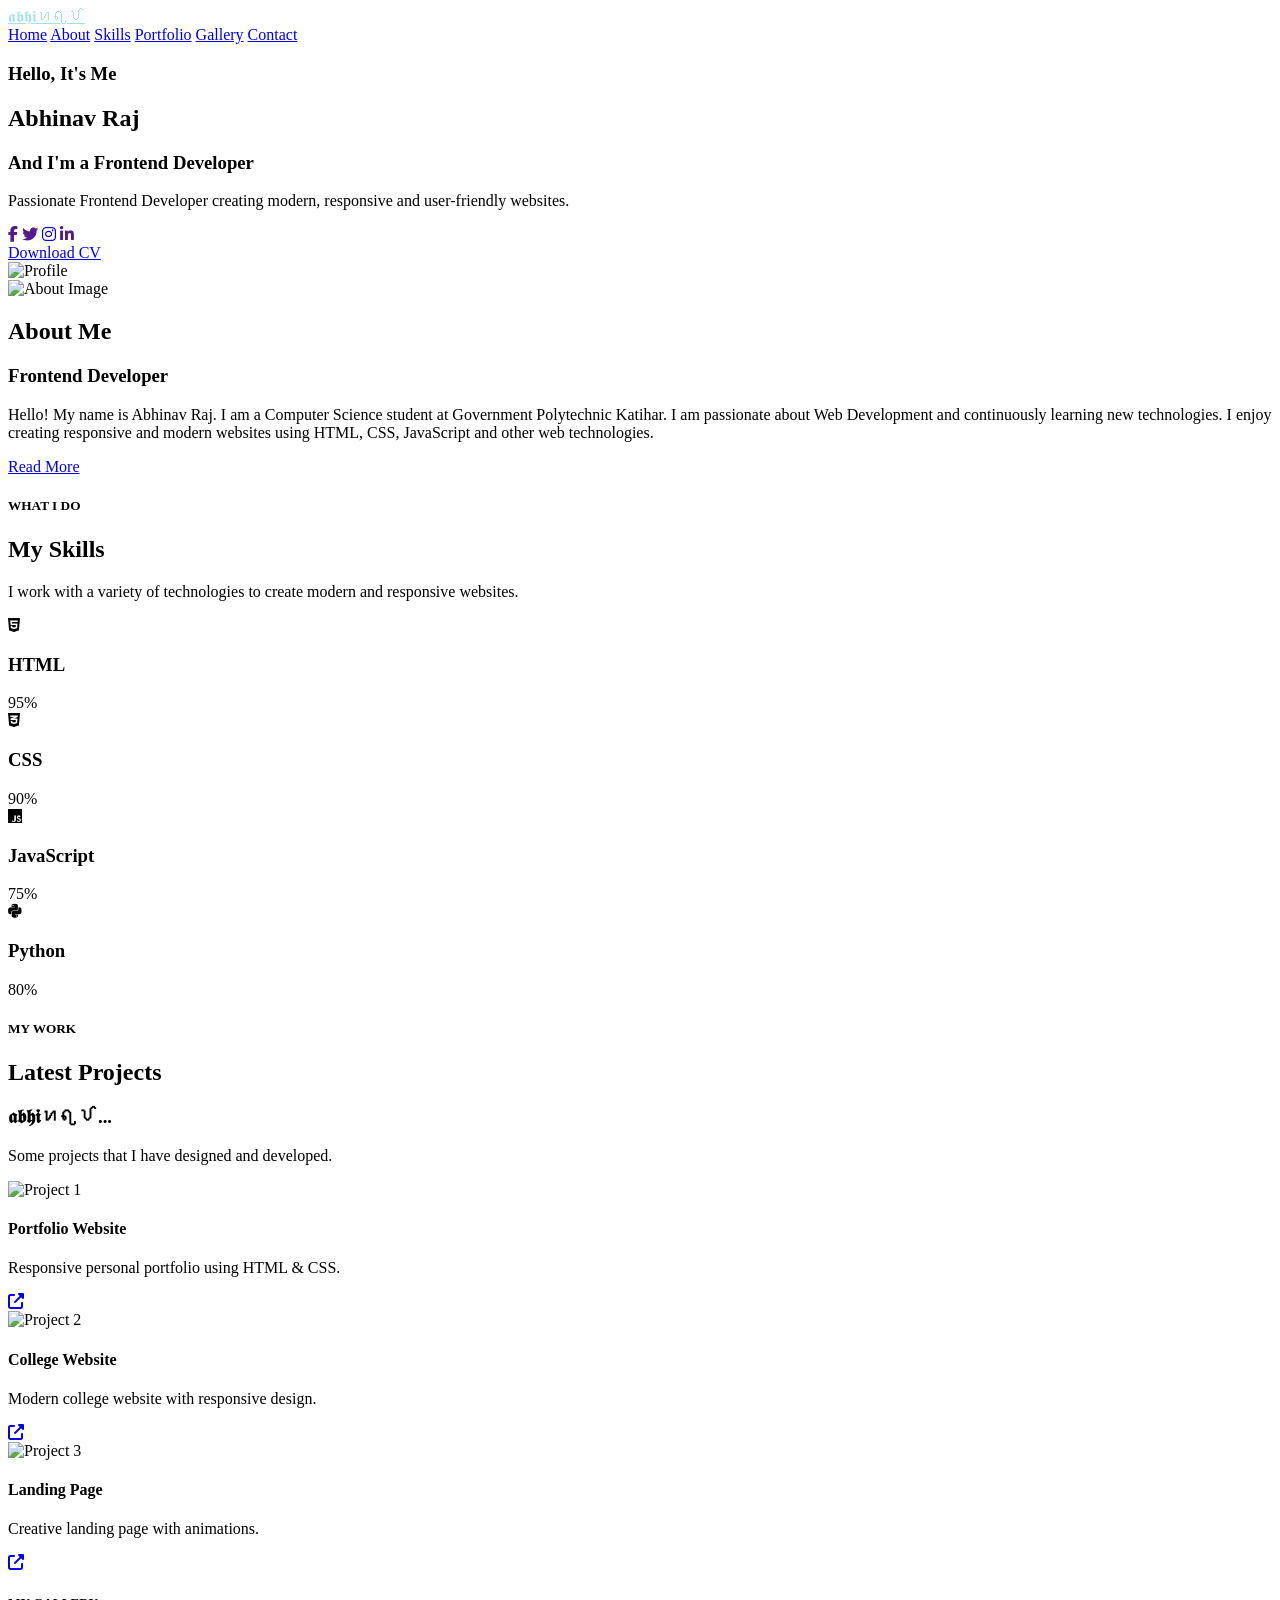
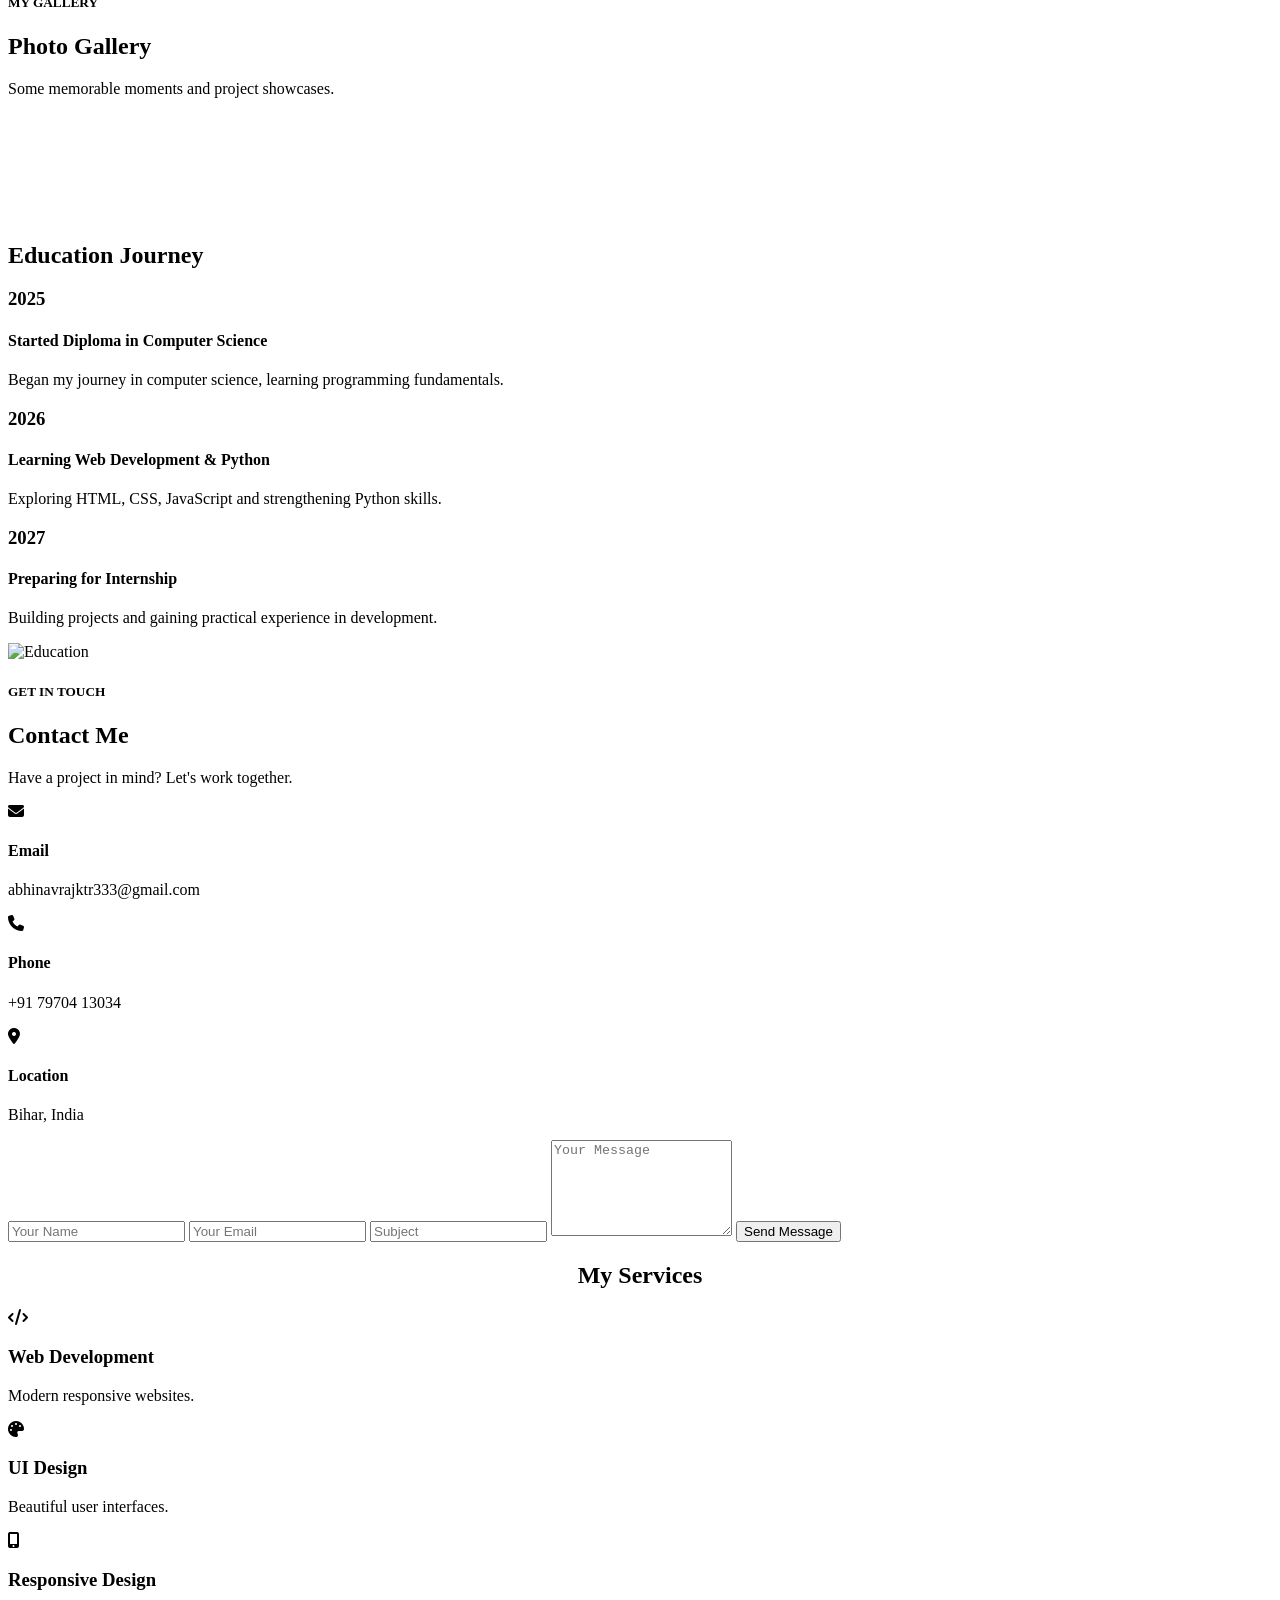
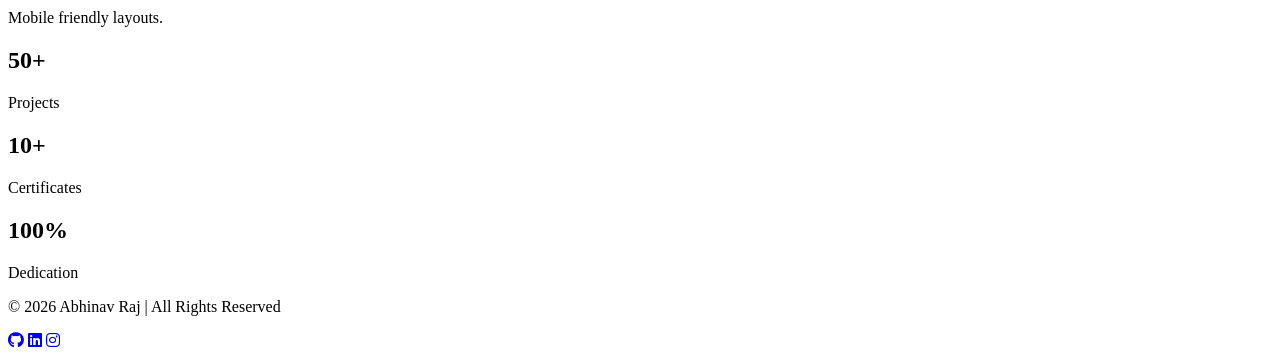
==== index.html @ c52b68f8 "Added index.html" ====
<!DOCTYPE html>
<html>
<head>

<title>Abhinav Portfolio</title>

<link rel="preconnect" href="https://fonts.googleapis.com">
<link href="https://fonts.googleapis.com/css2?family=Poppins:wght@300;400;500;600;700&display=swap" rel="stylesheet">

<link rel="stylesheet"
href="https://cdnjs.cloudflare.com/ajax/libs/font-awesome/6.6.0/css/all.min.css">

<link rel="stylesheet" href="style.css">
</head>

<body>

<header class="header">

    <a href="#" class="logo" style="color:rgb(159, 224, 249);">𝖆𝖇𝖍𝖎ꪀꪖꪜ</a>

    <nav class="navbar">
        <a href="#home" class="active">Home</a>
        <a href="#about">About</a>
        <a href="#skills">Skills</a>
        <a href="#portfolio">Portfolio</a>
        <a href="#gallery">Gallery</a>
        <a href="#contact">Contact</a>
    </nav>

</header>

<section class="home">

    <div class="home-content">

        <h3>Hello, It's Me</h3>

        <h1>Abhinav Raj</h1>

        <h3>And I'm a <span>Frontend Developer</span></h3>

        <p>
            Passionate Frontend Developer creating modern,
            responsive and user-friendly websites.
        </p>

        <div class="social-media">

            <a href="" target="_blank"><i class="fab fa-facebook-f"></i></a>

            <a href="" target="_blank"><i class="fab fa-twitter"></i></a>

            <a href="https://www.instagram.com/abhinavp.o?igsh=MTg2eTZsbGhnbm9rNQ==" target="_blank"><i class="fab fa-instagram"></i></a>

            <a href="" target="_blank"><i class="fab fa-linkedin-in"></i></a>

        </div>

        <a href="#" class="btn">Download CV</a>

    </div>

    <div class="home-img">

        <div class="hexagon">

            <img src="photos/abhinavphoto.png" alt="Profile" style="width: 100%; height: 100%; object-fit: cover;" >

        </div>

    </div>

</section>
<section class="about" id="about">

    <div class="about-img">
        <img src="photos/abhinavghibli.jpeg" alt="About Image">
    </div>

    <div class="about-content">

        <h2 class="heading">About <span>Me</span></h2>

        <h3>Frontend Developer</h3>

        <p>
            Hello! My name is Abhinav Raj. I am a Computer Science student
            at Government Polytechnic Katihar. I am passionate about Web
            Development and continuously learning new technologies.
            I enjoy creating responsive and modern websites using
            HTML, CSS, JavaScript and other web technologies.
        </p>

        <a href="#" class="btn">Read More</a>

    </div>

</section>
<section class="skills" id="skills">

    <div class="skills-heading">
        <h5>WHAT I DO</h5>
        <h2>My <span>Skills</span></h2>

        <p>
            I work with a variety of technologies to create
            modern and responsive websites.
        </p>
    </div>

    <div class="skills-container">

        <!-- HTML -->
        <div class="skill-card">
            <div class="skill-top">
                <i class="fab fa-html5"></i>
                <h3>HTML</h3>

                <div class="percent-circle">
                    <span>95%</span>
                </div>
            </div>

            <div class="progress-bar">
                <div class="progress html"></div>
            </div>
        </div>

        <!-- CSS -->
        <div class="skill-card">
            <div class="skill-top">
                <i class="fab fa-css3-alt"></i>
                <h3>CSS</h3>

                <div class="percent-circle">
                    <span>90%</span>
                </div>
            </div>

            <div class="progress-bar">
                <div class="progress css"></div>
            </div>
        </div>

        <!-- JavaScript -->
        <div class="skill-card">
            <div class="skill-top">
                <i class="fab fa-js"></i>
                <h3>JavaScript</h3>

                <div class="percent-circle">
                    <span>75%</span>
                </div>
            </div>

            <div class="progress-bar">
                <div class="progress js"></div>
            </div>
        </div>

        <!-- Python -->
        <div class="skill-card">
            <div class="skill-top">
                <i class="fab fa-python"></i>
                <h3>Python</h3>

                <div class="percent-circle">
                    <span>80%</span>
                </div>
            </div>

            <div class="progress-bar">
                <div class="progress python"></div>
            </div>
        </div>

    </div>

</section>
<section class="portfolio" id="portfolio">

    <!-- <div class="portfolio-heading">
        <h5>MY WORK</h5>
        <h2>Latest <span>Projects</span></h2>
        <p>Some projects that I have designed and developed.</p>
    </div> -->
    <div class="portfolio-heading">
    <h5>MY WORK</h5>

    <h2>Latest <span>Projects</span></h2>

    <h3 class="portfolio-name">𝖆𝖇𝖍𝖎ꪀꪖꪜ...</h3>

    <p>Some projects that I have designed and developed.</p>
</div>

    <div class="portfolio-container">

        <div class="portfolio-box">
            <img src="photos/gpk1.jpeg" alt="Project 1">

            <div class="portfolio-layer">
                <h4>Portfolio Website</h4>
                <p>Responsive personal portfolio using HTML & CSS.</p>
                <a href="#"><i class="fas fa-external-link-alt"></i></a>
            </div>
        </div>

        <div class="portfolio-box">
            <img src="photos/Screenshot 2026-07-05 at 10.03.07 PM.png" alt="Project 2">

            <div class="portfolio-layer">
                <h4>College Website</h4>
                <p>Modern college website with responsive design.</p>
                <a href="indax.html" target="_blank"><i class="fas fa-external-link-alt"></i></a>
            </div>
        </div>

        <div class="portfolio-box">
            <img src="photos/gpk2.jpeg" alt="Project 3">

            <div class="portfolio-layer">
                <h4>Landing Page</h4>
                <p>Creative landing page with animations.</p>
                <a href="#"><i class="fas fa-external-link-alt"></i></a>
            </div>
        </div>

    </div>

</section>
<section class="gallery" id="gallery">

    <div class="gallery-heading">
        <h5>MY GALLERY</h5>
        <h2>Photo <span>Gallery</span></h2>
        <p>Some memorable moments and project showcases.</p>
    </div>

    <div class="gallery-container">

        <div class="gallery-box">
            <img src="photos/team1.jpeg" alt="">
        </div>

        <div class="gallery-box">
            <img src="photos/park1.jpeg" alt="">
        </div>

        <div class="gallery-box">
            <img src="photos/team2.jpeg" alt="">
        </div>

        <div class="gallery-box">
            <img src="photos/labteam.jpeg" alt="">
        </div>

        <div class="gallery-box">
            <img src="photos/3rdsemgarden.jpeg" alt="">
        </div>

        <div class="gallery-box">
            <img src="photos/park2.jpeg" alt="">
        </div>

    </div>

</section>

<section class="education" id="education">

    <h2 class="education-title">
        Education <span>Journey</span>
    </h2>

    <div class="education-container">

        <!-- Left Side Timeline -->

        <div class="education-content">

            <div class="edu-box">
                <h3>2025</h3>
                <h4>Started Diploma in Computer Science</h4>
                <p>
                    Began my journey in computer science,
                    learning programming fundamentals.
                </p>
            </div>

            <div class="edu-box">
                <h3>2026</h3>
                <h4>Learning Web Development & Python</h4>
                <p>
                    Exploring HTML, CSS, JavaScript and
                    strengthening Python skills.
                </p>
            </div>

            <div class="edu-box">
                <h3>2027</h3>
                <h4>Preparing for Internship</h4>
                <p>
                    Building projects and gaining practical
                    experience in development.
                </p>
            </div>

        </div>

        <!-- Right Side Image -->

        <div class="education-image">
            <img src="photos/educatiohnjourney.jpeg" alt="Education">
        </div>

    </div>

</section>
<section class="contact" id="contact">

    <div class="contact-heading">
        <h5>GET IN TOUCH</h5>
        <h2>Contact <span>Me</span></h2>
        <p>Have a project in mind? Let's work together.</p>
    </div>

    <div class="contact-container">

        <div class="contact-info">

            <div class="info-box">
                <i class="fas fa-envelope"></i>
                <div>
                    <h4>Email</h4>
                    <p>abhinavrajktr333@gmail.com</p>
                </div>
            </div>

            <div class="info-box">
                <i class="fas fa-phone"></i>
                <div>
                    <h4>Phone</h4>
                    <p>+91 79704 13034</p>
                </div>
            </div>

            <div class="info-box">
                <i class="fas fa-location-dot"></i>
                <div>
                    <h4>Location</h4>
                    <p>Bihar, India</p>
                </div>
            </div>

        </div>

        <form class="contact-form" action="https://formsubmit.co/abhinavrajktr333@gmail.com" method="GET" target="_blank">

            <input type="text" placeholder="Your Name" required>

            <input type="email" placeholder="Your Email" required>

            <input type="text" placeholder="Subject">

            <textarea rows="6" placeholder="Your Message"></textarea>

            <button type="submit">Send Message</button>

        </form>

    </div>

</section>
<section class="services" id="services">

<h2 class="heading" style="text-align:center;">My <span>Services</span></h2>

<div class="services-container">

<div class="service-box">
<i class="fas fa-code"></i>
<h3>Web Development</h3>
<p>Modern responsive websites.</p>
</div>

<div class="service-box">
<i class="fas fa-palette"></i>
<h3>UI Design</h3>
<p>Beautiful user interfaces.</p>
</div>

<div class="service-box">
<i class="fas fa-mobile-alt"></i>
<h3>Responsive Design</h3>
<p>Mobile friendly layouts.</p>
</div>

</div>

</section>
<section class="stats">

<div class="stat-box">
<h2>50+</h2>
<p>Projects</p>
</div>

<div class="stat-box">
<h2>10+</h2>
<p>Certificates</p>
</div>

<div class="stat-box">
<h2>100%</h2>
<p>Dedication</p>
</div>

</section>

<footer class="footer">

<p>©️ 2026 Abhinav Raj | All Rights Reserved</p>

<div class="footer-icons">
<a href="#"><i class="fab fa-github"></i></a>
<a href="#"><i class="fab fa-linkedin"></i></a>
<a href="#"><i class="fab fa-instagram"></i></a>
</div>

</footer>
<button id="topBtn" class="top-btn">
    <i class="fas fa-arrow-up"></i>
</button>
<script>

const topBtn = document.getElementById("topBtn");

window.addEventListener("scroll", () => {

    if(window.pageYOffset > 300){
        topBtn.style.display = "flex";
    }else{
        topBtn.style.display = "none";
    }

});

topBtn.addEventListener("click", () => {

    window.scrollTo({
        top: 0,
        behavior: "smooth"
    });

});

</script>

</body>
</html>
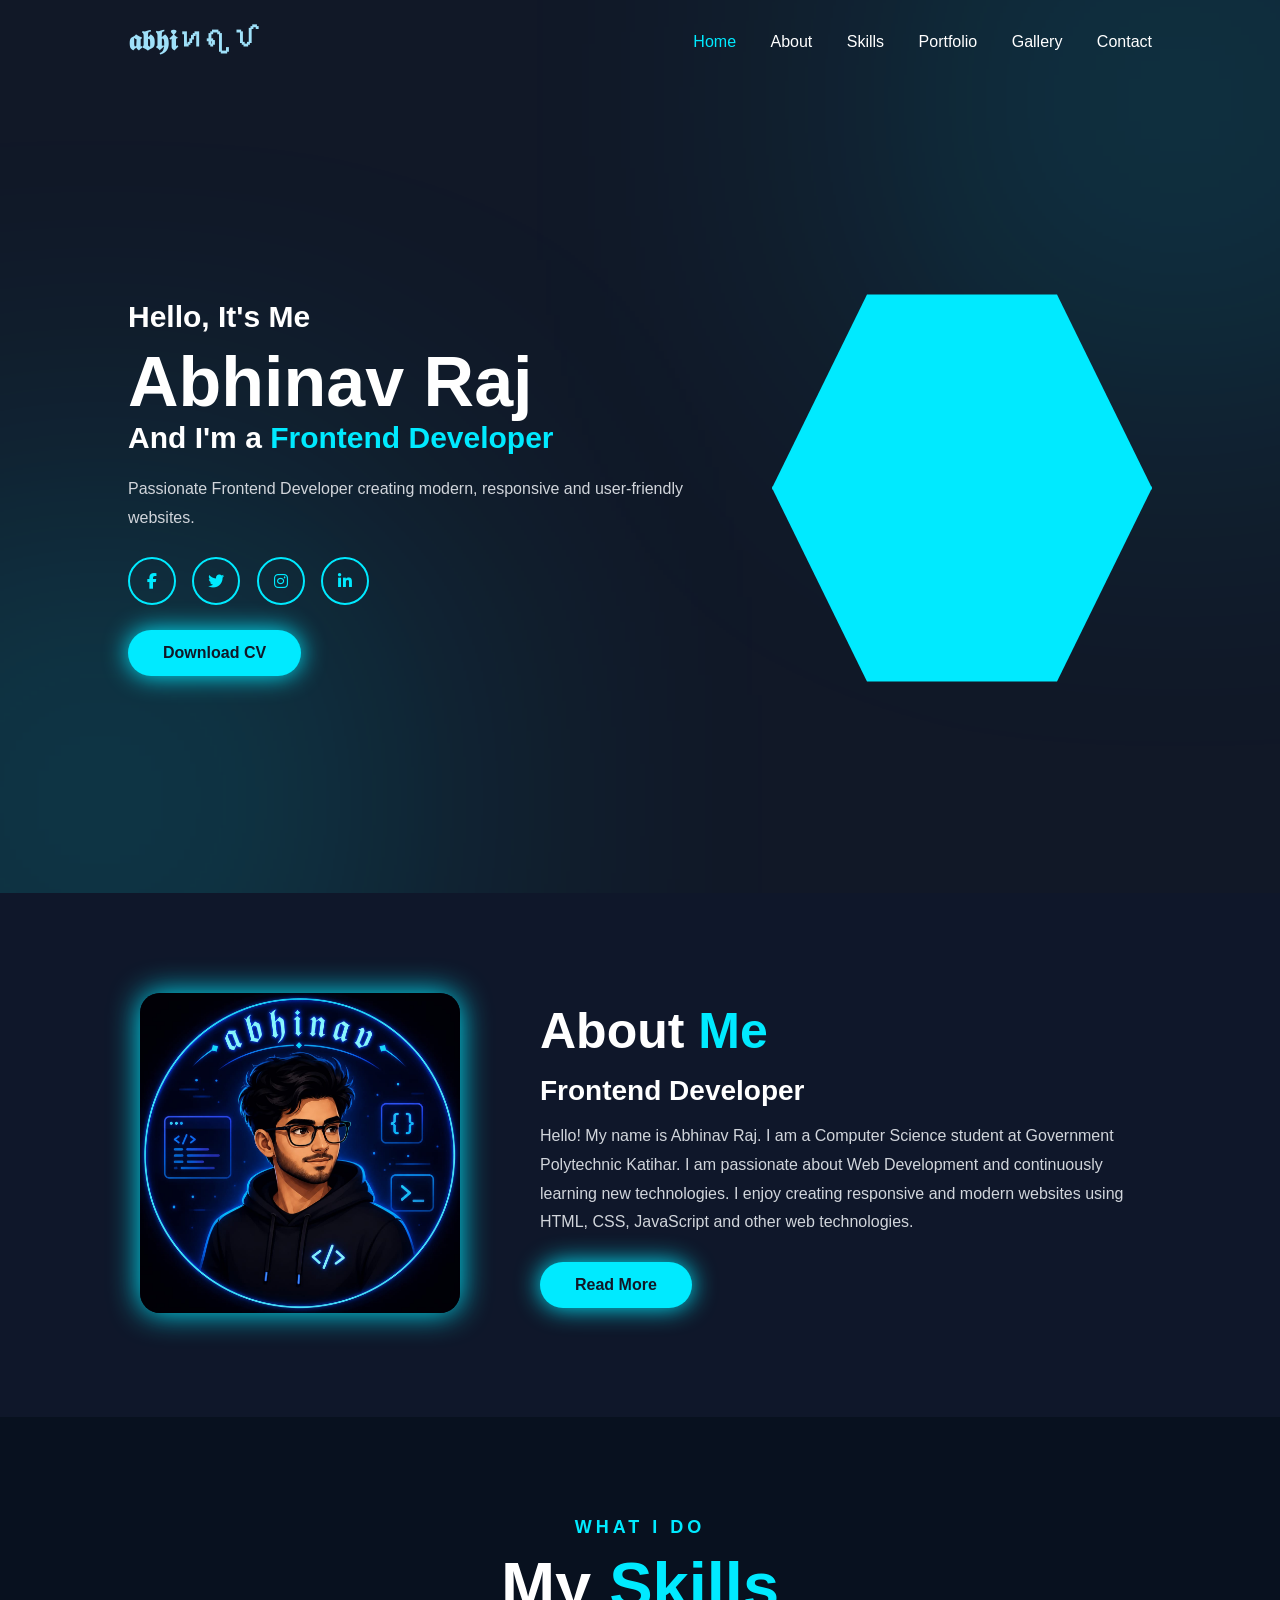
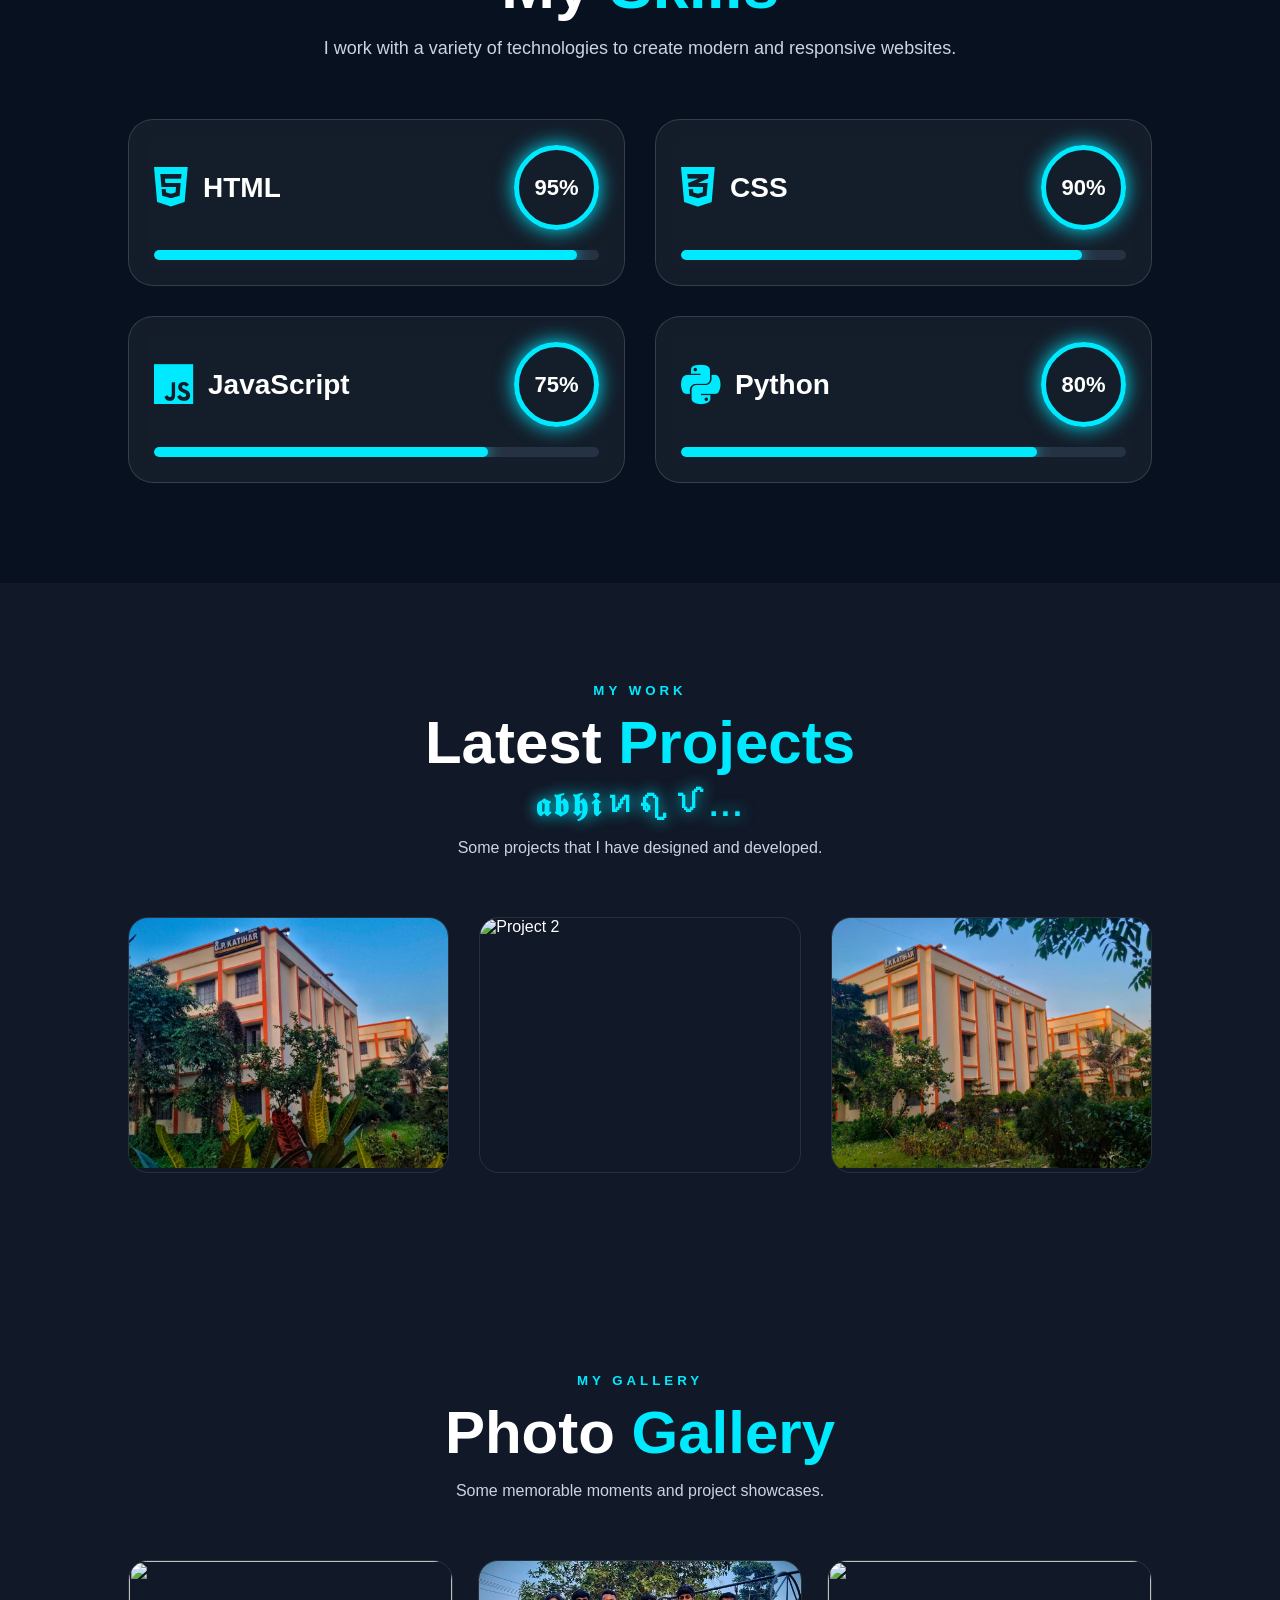
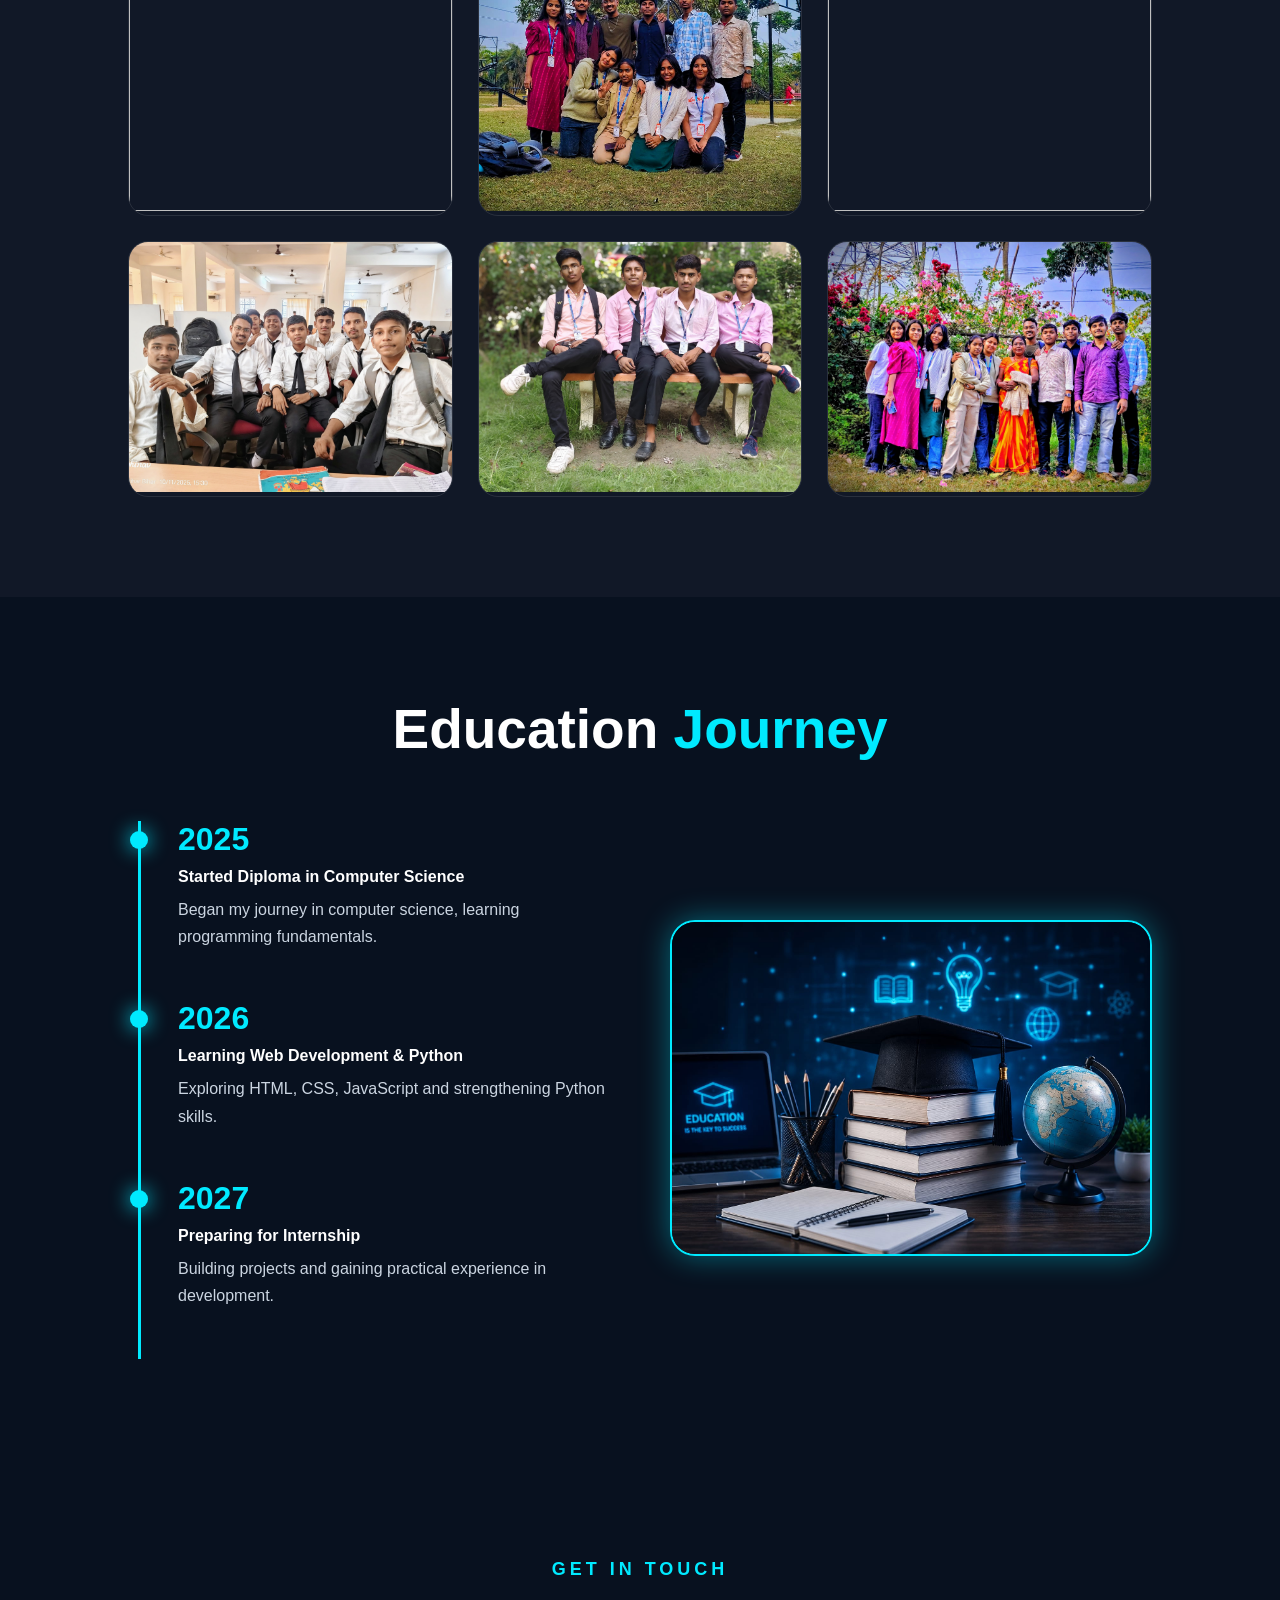
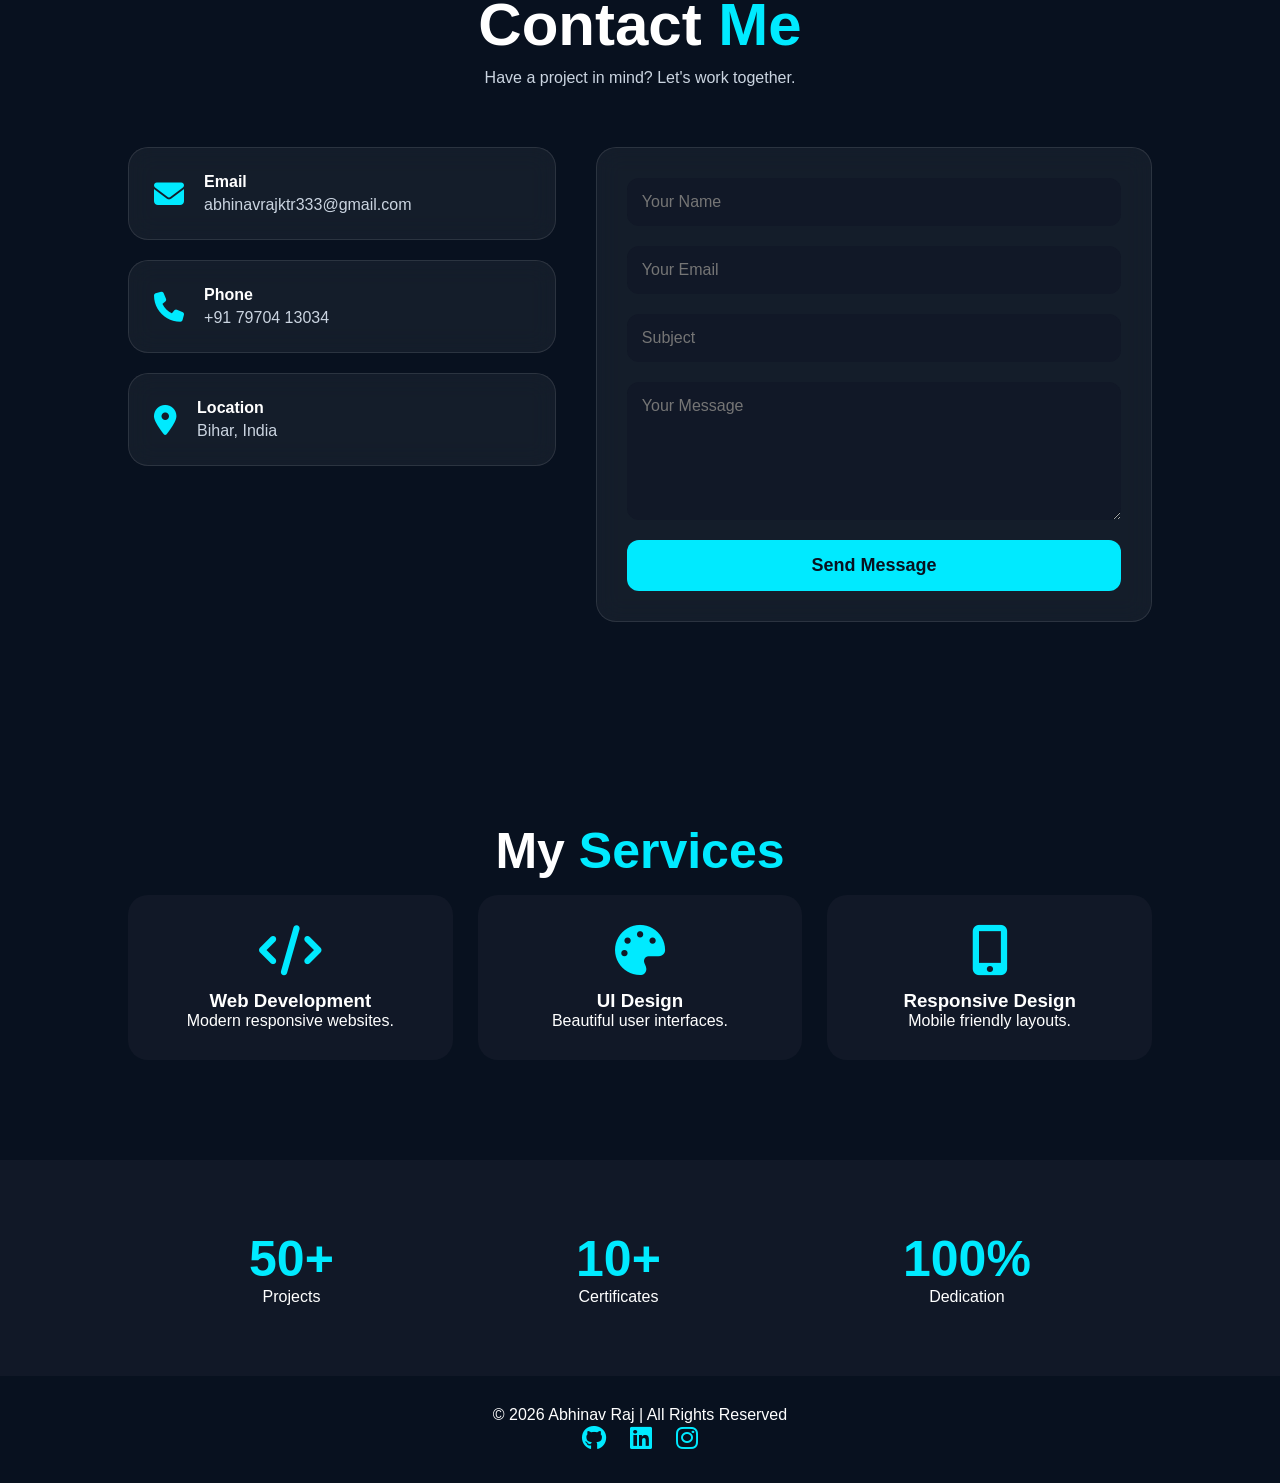
==== commit 02c40c6a: "Add files via upload" ====
--- a/index.html
+++ b/index.html
@@ -65,7 +65,7 @@
 
         <div class="hexagon">
 
-            <img src="photos/abhinavphoto.png" alt="Profile" style="width: 100%; height: 100%; object-fit: cover;" >
+            <img src="abhinavphoto.png" alt="Profile" style="width: 100%; height: 100%; object-fit: cover;" >
 
         </div>
 
@@ -75,7 +75,7 @@
 <section class="about" id="about">
 
     <div class="about-img">
-        <img src="photos/abhinavghibli.jpeg" alt="About Image">
+        <img src="abhinavghibli.jpeg" alt="About Image">
     </div>
 
     <div class="about-content">
@@ -198,7 +198,7 @@
     <div class="portfolio-container">
 
         <div class="portfolio-box">
-            <img src="photos/gpk1.jpeg" alt="Project 1">
+            <img src="gpk1.jpeg" alt="Project 1">
 
             <div class="portfolio-layer">
                 <h4>Portfolio Website</h4>
@@ -208,7 +208,7 @@
         </div>
 
         <div class="portfolio-box">
-            <img src="photos/Screenshot 2026-07-05 at 10.03.07 PM.png" alt="Project 2">
+            <img src="Screenshot 2026-07-05 at 10.03.07 PM.png" alt="Project 2">
 
             <div class="portfolio-layer">
                 <h4>College Website</h4>
@@ -218,7 +218,7 @@
         </div>
 
         <div class="portfolio-box">
-            <img src="photos/gpk2.jpeg" alt="Project 3">
+            <img src="gpk2.jpeg" alt="Project 3">
 
             <div class="portfolio-layer">
                 <h4>Landing Page</h4>
@@ -241,27 +241,27 @@
     <div class="gallery-container">
 
         <div class="gallery-box">
-            <img src="photos/team1.jpeg" alt="">
-        </div>
-
-        <div class="gallery-box">
-            <img src="photos/park1.jpeg" alt="">
-        </div>
-
-        <div class="gallery-box">
-            <img src="photos/team2.jpeg" alt="">
-        </div>
-
-        <div class="gallery-box">
-            <img src="photos/labteam.jpeg" alt="">
-        </div>
-
-        <div class="gallery-box">
-            <img src="photos/3rdsemgarden.jpeg" alt="">
-        </div>
-
-        <div class="gallery-box">
-            <img src="photos/park2.jpeg" alt="">
+            <img src="team1.jpeg" alt="">
+        </div>
+
+        <div class="gallery-box">
+            <img src="park1.jpeg" alt="">
+        </div>
+
+        <div class="gallery-box">
+            <img src="team2.jpeg" alt="">
+        </div>
+
+        <div class="gallery-box">
+            <img src="labteam.jpeg" alt="">
+        </div>
+
+        <div class="gallery-box">
+            <img src="3rdsemgarden.jpeg" alt="">
+        </div>
+
+        <div class="gallery-box">
+            <img src="park2.jpeg" alt="">
         </div>
 
     </div>
@@ -312,7 +312,7 @@
         <!-- Right Side Image -->
 
         <div class="education-image">
-            <img src="photos/educatiohnjourney.jpeg" alt="Education">
+            <img src="educatiohnjourney.jpeg" alt="Education">
         </div>
 
     </div>
--- a/style.css
+++ b/style.css
@@ -0,0 +1,926 @@
+*{
+    margin:0;
+    padding:0;
+    box-sizing:border-box;
+    font-family:'Poppins',sans-serif;
+}
+
+body{
+    background:#111827;
+    color:#fff;
+    overflow-x:hidden;
+}
+
+/* Background Glow */
+
+body::before{
+    content:'';
+    position:fixed;
+    width:500px;
+    height:500px;
+    background:#00eaff;
+    filter:blur(180px);
+    opacity:.25;
+    left:-150px;
+    bottom:-150px;
+    z-index:-1;
+}
+
+body::after{
+    content:'';
+    position:fixed;
+    width:500px;
+    height:500px;
+    background:#00eaff;
+    filter:blur(180px);
+    opacity:.20;
+    right:-150px;
+    top:-150px;
+    z-index:-1;
+}
+
+.header{
+    width:100%;
+    display:flex;
+    justify-content:space-between;
+    align-items:center;
+    padding:25px 10%;
+}
+
+.logo{
+    color:white;
+    font-size:28px;
+    font-weight:700;
+    text-decoration:none;
+}
+
+.navbar a{
+    color:white;
+    text-decoration:none;
+    margin-left:30px;
+    transition:.3s;
+}
+
+.navbar a:hover,
+.navbar a.active{
+    color:#00eaff;
+}
+
+.home{
+    min-height:90vh;
+    display:flex;
+    justify-content:space-between;
+    align-items:center;
+    padding:0 10%;
+    gap:50px;
+}
+
+.home-content{
+    max-width:600px;
+}
+
+.home-content h3{
+    font-size:30px;
+    margin-bottom:10px;
+}
+
+.home-content h1{
+    font-size:70px;
+    line-height:1.1;
+}
+
+.home-content span{
+    color:#00eaff;
+}
+
+.home-content p{
+    margin:20px 0;
+    color:#d1d5db;
+    line-height:1.8;
+}
+
+.social-media{
+    margin:25px 0;
+}
+
+.social-media a{
+    width:48px;
+    height:48px;
+    display:inline-flex;
+    align-items:center;
+    justify-content:center;
+    border:2px solid #00eaff;
+    border-radius:50%;
+    color:#00eaff;
+    margin-right:12px;
+    text-decoration:none;
+    transition:.4s;
+}
+
+.social-media a:hover{
+    background:#00eaff;
+    color:#111827;
+    box-shadow:0 0 20px #00eaff;
+}
+
+.btn{
+    display:inline-block;
+    padding:14px 35px;
+    background:#00eaff;
+    color:#111827;
+    border-radius:40px;
+    text-decoration:none;
+    font-weight:600;
+    box-shadow:0 0 25px #00eaff;
+}
+
+/* Hexagon */
+
+.hexagon{
+    width:380px;
+    height:430px;
+    background:#00eaff;
+    padding:8px;
+
+    clip-path:polygon(
+    25% 5%,
+    75% 5%,
+    100% 50%,
+    75% 95%,
+    25% 95%,
+    0% 50%
+    );
+
+    box-shadow:
+    0 0 20px #00eaff,
+    0 0 50px #00eaff,
+    0 0 80px #00eaff;
+}
+
+.hexagon img{
+    width:100%;
+    height:100%;
+    object-fit:cover;
+
+    clip-path:polygon(
+    25% 5%,
+    75% 5%,
+    100% 50%,
+    75% 95%,
+    25% 95%,
+    0% 50%
+    );
+}
+
+/* Tablet */
+
+@media(max-width:992px){
+
+    .home{
+        flex-direction:column-reverse;
+        text-align:center;
+        padding-top:40px;
+    }
+
+    .navbar{
+        display:none;
+    }
+
+    .home-content h1{
+        font-size:50px;
+    }
+
+    .hexagon{
+        width:300px;
+        height:340px;
+    }
+}
+
+/* Mobile */
+
+@media(max-width:600px){
+
+    .header{
+        padding:20px;
+    }
+
+    .home{
+        padding:20px;
+    }
+
+    .home-content h1{
+        font-size:38px;
+    }
+
+    .home-content h3{
+        font-size:22px;
+    }
+
+    .hexagon{
+        width:240px;
+        height:280px;
+    }
+
+    .social-media a{
+        width:42px;
+        height:42px;
+    }
+}
+
+/* ABOUT SECTION */
+
+.about{
+    display:flex;
+    justify-content:center;
+    align-items:center;
+    gap:5rem;
+    padding:100px 10%;
+    background:#0f172a;
+}
+
+.about-img img{
+    width:320px;
+    border-radius:20px;
+    box-shadow:0 0 30px #00eaff;
+}
+
+.about-content{
+    max-width:600px;
+}
+
+.heading{
+    font-size:50px;
+    margin-bottom:15px;
+}
+
+.heading span{
+    color:#00eaff;
+}
+
+.about-content h3{
+    font-size:28px;
+    margin-bottom:15px;
+}
+
+.about-content p{
+    color:#d1d5db;
+    line-height:1.8;
+    margin-bottom:25px;
+}
+
+/* Responsive */
+
+@media(max-width:992px){
+
+    .about{
+        flex-direction:column;
+        text-align:center;
+    }
+
+    .about-img img{
+        width:260px;
+    }
+
+    .heading{
+        font-size:40px;
+    }
+}
+
+/* SKILLS SECTION */
+
+.skills{
+    padding:100px 10%;
+    background:#08111f;
+}
+
+.skills-heading{
+    text-align:center;
+    margin-bottom:60px;
+}
+
+.skills-heading h5{
+    color:#00eaff;
+    font-size:18px;
+    letter-spacing:4px;
+    margin-bottom:10px;
+}
+
+.skills-heading h2{
+    font-size:65px;
+    font-weight:700;
+    color:#fff;
+}
+
+.skills-heading h2 span{
+    color:#00eaff;
+}
+
+.skills-heading p{
+    color:#cbd5e1;
+    margin-top:15px;
+    font-size:18px;
+}
+
+.skills-container{
+    display:grid;
+    grid-template-columns:repeat(2,1fr);
+    gap:30px;
+}
+
+.skill-card{
+    background:rgba(255,255,255,0.05);
+    border:1px solid rgba(255,255,255,0.15);
+    backdrop-filter:blur(10px);
+    border-radius:25px;
+    padding:25px;
+    transition:.4s;
+}
+
+.skill-card:hover{
+    transform:translateY(-8px);
+    box-shadow:0 0 25px rgba(0,234,255,.4);
+}
+
+.skill-top{
+    display:flex;
+    align-items:center;
+    gap:15px;
+    margin-bottom:20px;
+}
+
+.skill-top i{
+    font-size:45px;
+    color:#00eaff;
+}
+
+.skill-top h3{
+    flex:1;
+    color:white;
+    font-size:28px;
+}
+
+.percent-circle{
+    width:85px;
+    height:85px;
+    border-radius:50%;
+    border:5px solid #00eaff;
+    display:flex;
+    align-items:center;
+    justify-content:center;
+    color:white;
+    font-size:22px;
+    font-weight:700;
+    box-shadow:0 0 20px #00eaff;
+}
+
+.progress-bar{
+    width:100%;
+    height:10px;
+    background:#263244;
+    border-radius:30px;
+    overflow:hidden;
+}
+
+.progress{
+    height:100%;
+    background:#00eaff;
+    border-radius:30px;
+    box-shadow:0 0 15px #00eaff;
+}
+
+.html{
+    width:95%;
+}
+
+.css{
+    width:90%;
+}
+
+.js{
+    width:75%;
+}
+
+.python{
+    width:80%;
+}
+
+/* Mobile Responsive */
+
+@media(max-width:768px){
+
+    .skills-container{
+        grid-template-columns:1fr;
+    }
+
+    .skills-heading h2{
+        font-size:45px;
+    }
+
+    .skill-top h3{
+        font-size:22px;
+    }
+
+    .percent-circle{
+        width:70px;
+        height:70px;
+        font-size:18px;
+    }
+}
+
+.portfolio{
+    padding:100px 10%;
+    background:#111827;
+}
+
+.portfolio-heading{
+    text-align:center;
+    margin-bottom:60px;
+}
+
+.portfolio-heading h5{
+    color:#00eaff;
+    letter-spacing:4px;
+    margin-bottom:10px;
+}
+
+.portfolio-heading h2{
+    font-size:60px;
+    color:white;
+}
+
+.portfolio-heading span{
+    color:#00eaff;
+}
+
+.portfolio-heading p{
+    color:#cbd5e1;
+    margin-top:15px;
+}
+
+.portfolio-container{
+    display:grid;
+    grid-template-columns:repeat(auto-fit,minmax(300px,1fr));
+    gap:30px;
+}
+
+.portfolio-box{
+    position:relative;
+    overflow:hidden;
+    border-radius:20px;
+    border:1px solid rgba(255,255,255,.1);
+}
+
+.portfolio-box img{
+    width:100%;
+    height:250px;
+    object-fit:cover;
+    transition:.5s;
+}
+
+.portfolio-layer{
+    position:absolute;
+    left:0;
+    bottom:-100%;
+    width:100%;
+    height:100%;
+    background:linear-gradient(
+    rgba(0,0,0,.2),
+    rgba(0,234,255,.9)
+    );
+
+    display:flex;
+    flex-direction:column;
+    justify-content:center;
+    align-items:center;
+    text-align:center;
+    padding:20px;
+    transition:.5s;
+}
+
+.portfolio-box:hover .portfolio-layer{
+    bottom:0;
+}
+
+.portfolio-box:hover img{
+    transform:scale(1.1);
+}
+
+.portfolio-layer h4{
+    font-size:28px;
+    color:white;
+}
+
+.portfolio-layer p{
+    color:white;
+    margin:15px 0;
+}
+
+.portfolio-layer a{
+    width:50px;
+    height:50px;
+    background:white;
+    color:#00bcd4;
+    border-radius:50%;
+    display:flex;
+    align-items:center;
+    justify-content:center;
+    text-decoration:none;
+    font-size:20px;
+}
+
+@media(max-width:768px){
+
+    .portfolio-heading h2{
+        font-size:42px;
+    }
+
+}
+.portfolio-name{
+    font-size:32px;
+    margin-top:10px;
+    color:#00eaff;
+    letter-spacing:3px;
+    text-shadow:0 0 15px #00eaff;
+}
+
+.contact{
+    padding:100px 10%;
+    background:#08111f;
+}
+
+.contact-heading{
+    text-align:center;
+    margin-bottom:60px;
+}
+
+.contact-heading h5{
+    color:#00eaff;
+    letter-spacing:4px;
+    font-size:18px;
+}
+
+.contact-heading h2{
+    color:#fff;
+    font-size:60px;
+    margin:10px 0;
+}
+
+.contact-heading span{
+    color:#00eaff;
+}
+
+.contact-heading p{
+    color:#cbd5e1;
+}
+
+.contact-container{
+    display:grid;
+    grid-template-columns:1fr 1.3fr;
+    gap:40px;
+}
+
+.contact-info{
+    display:flex;
+    flex-direction:column;
+    gap:20px;
+}
+
+.info-box{
+    display:flex;
+    align-items:center;
+    gap:20px;
+    padding:25px;
+    border-radius:20px;
+    background:rgba(255,255,255,0.05);
+    backdrop-filter:blur(12px);
+    border:1px solid rgba(255,255,255,0.1);
+}
+
+.info-box i{
+    font-size:30px;
+    color:#00eaff;
+}
+
+.info-box h4{
+    color:white;
+    margin-bottom:5px;
+}
+
+.info-box p{
+    color:#cbd5e1;
+}
+
+.contact-form{
+    display:flex;
+    flex-direction:column;
+    gap:20px;
+    padding:30px;
+    border-radius:20px;
+    background:rgba(255,255,255,0.05);
+    backdrop-filter:blur(12px);
+    border:1px solid rgba(255,255,255,0.1);
+}
+
+.contact-form input,
+.contact-form textarea{
+    width:100%;
+    padding:15px;
+    border:none;
+    outline:none;
+    border-radius:12px;
+    background:#111827;
+    color:white;
+    font-size:16px;
+}
+
+.contact-form button{
+    padding:15px;
+    border:none;
+    border-radius:12px;
+    background:#00eaff;
+    color:#08111f;
+    font-size:18px;
+    font-weight:700;
+    cursor:pointer;
+    transition:.3s;
+}
+
+.contact-form button:hover{
+    transform:translateY(-3px);
+    box-shadow:0 0 20px #00eaff;
+}
+
+@media(max-width:768px){
+
+    .contact-container{
+        grid-template-columns:1fr;
+    }
+
+    .contact-heading h2{
+        font-size:42px;
+    }
+}
+html{
+    scroll-behavior:smooth;
+}
+.top-btn{
+    position:fixed;
+    bottom:25px;
+    right:25px;
+
+    width:60px;
+    height:60px;
+
+    border:none;
+    border-radius:50%;
+
+    background:#00eaff;
+    color:#08111f;
+
+    font-size:24px;
+    cursor:pointer;
+
+    display:none;
+
+    justify-content:center;
+    align-items:center;
+
+    box-shadow:0 0 20px #00eaff;
+
+    z-index:9999;
+
+    transition:0.3s;
+}
+
+.top-btn:hover{
+    transform:scale(1.1);
+    box-shadow:0 0 35px #00eaff;
+}
+
+.gallery{
+    padding:100px 10%;
+    background:#111827;
+}
+
+.gallery-heading{
+    text-align:center;
+    margin-bottom:60px;
+}
+
+.gallery-heading h5{
+    color:#00eaff;
+    letter-spacing:4px;
+    margin-bottom:10px;
+}
+
+.gallery-heading h2{
+    color:white;
+    font-size:60px;
+}
+
+.gallery-heading span{
+    color:#00eaff;
+}
+
+.gallery-heading p{
+    color:#cbd5e1;
+    margin-top:15px;
+}
+
+.gallery-container{
+    display:grid;
+    grid-template-columns:repeat(auto-fit,minmax(280px,1fr));
+    gap:25px;
+}
+
+.gallery-box{
+    overflow:hidden;
+    border-radius:20px;
+    border:1px solid rgba(255,255,255,.1);
+}
+
+.gallery-box img{
+    width:100%;
+    height:250px;
+    object-fit:cover;
+    transition:.5s;
+}
+
+.gallery-box:hover img{
+    transform:scale(1.1);
+}
+
+.gallery-box:hover{
+    box-shadow:0 0 25px rgba(0,234,255,.4);
+}
+
+@media(max-width:768px){
+
+    .gallery-heading h2{
+        font-size:42px;
+    }
+
+}
+
+.services{
+padding:100px 10%;
+background:#08111f;
+}
+
+.services-container{
+display:grid;
+grid-template-columns:repeat(auto-fit,minmax(250px,1fr));
+gap:25px;
+}
+
+.service-box{
+background:#111827;
+padding:30px;
+text-align:center;
+border-radius:20px;
+transition:.4s;
+}
+
+.service-box:hover{
+transform:translateY(-10px);
+box-shadow:0 0 20px #00eaff;
+}
+
+.service-box i{
+font-size:50px;
+color:#00eaff;
+margin-bottom:15px;
+}
+
+.stats{
+padding:70px 10%;
+display:flex;
+justify-content:space-around;
+flex-wrap:wrap;
+background:#111827;
+}
+
+.stat-box{
+text-align:center;
+}
+
+.stat-box h2{
+font-size:50px;
+color:#00eaff;
+}
+
+.education{
+    padding:100px 10%;
+    background:#08111f;
+}
+
+.education-title{
+    text-align:center;
+    font-size:55px;
+    margin-bottom:60px;
+    color:white;
+}
+
+.education-title span{
+    color:#00eaff;
+}
+
+.education-container{
+    display:flex;
+    justify-content:space-between;
+    align-items:center;
+    gap:60px;
+}
+
+.education-content{
+    flex:1;
+    position:relative;
+}
+
+.education-content::before{
+    content:'';
+    position:absolute;
+    left:10px;
+    top:0;
+    width:3px;
+    height:100%;
+    background:#00eaff;
+}
+
+.edu-box{
+    position:relative;
+    padding-left:50px;
+    margin-bottom:50px;
+}
+
+.edu-box::before{
+    content:'';
+    position:absolute;
+    left:2px;
+    top:10px;
+    width:18px;
+    height:18px;
+    border-radius:50%;
+    background:#00eaff;
+    box-shadow:0 0 20px #00eaff;
+}
+
+.edu-box h3{
+    color:#00eaff;
+    font-size:32px;
+    margin-bottom:10px;
+}
+
+.edu-box h4{
+    color:white;
+    margin-bottom:10px;
+}
+
+.edu-box p{
+    color:#cbd5e1;
+    line-height:1.7;
+}
+
+.education-image{
+    flex:1;
+}
+
+.education-image img{
+    width:100%;
+    border-radius:25px;
+    border:2px solid #00eaff;
+    box-shadow:0 0 30px rgba(0,234,255,.4);
+    transition:.4s;
+}
+
+.education-image img:hover{
+    transform:scale(1.03);
+}
+
+@media(max-width:900px){
+
+    .education-container{
+        flex-direction:column;
+    }
+
+    .education-title{
+        font-size:40px;
+    }
+
+}
+
+.footer{
+padding:30px;
+text-align:center;
+background:#08111f;
+}
+
+.footer-icons a{
+color:#00eaff;
+font-size:25px;
+margin:0 10px;
+}
+
+.footer-icons a:hover{
+text-shadow:0 0 15px #00eaff;
+}
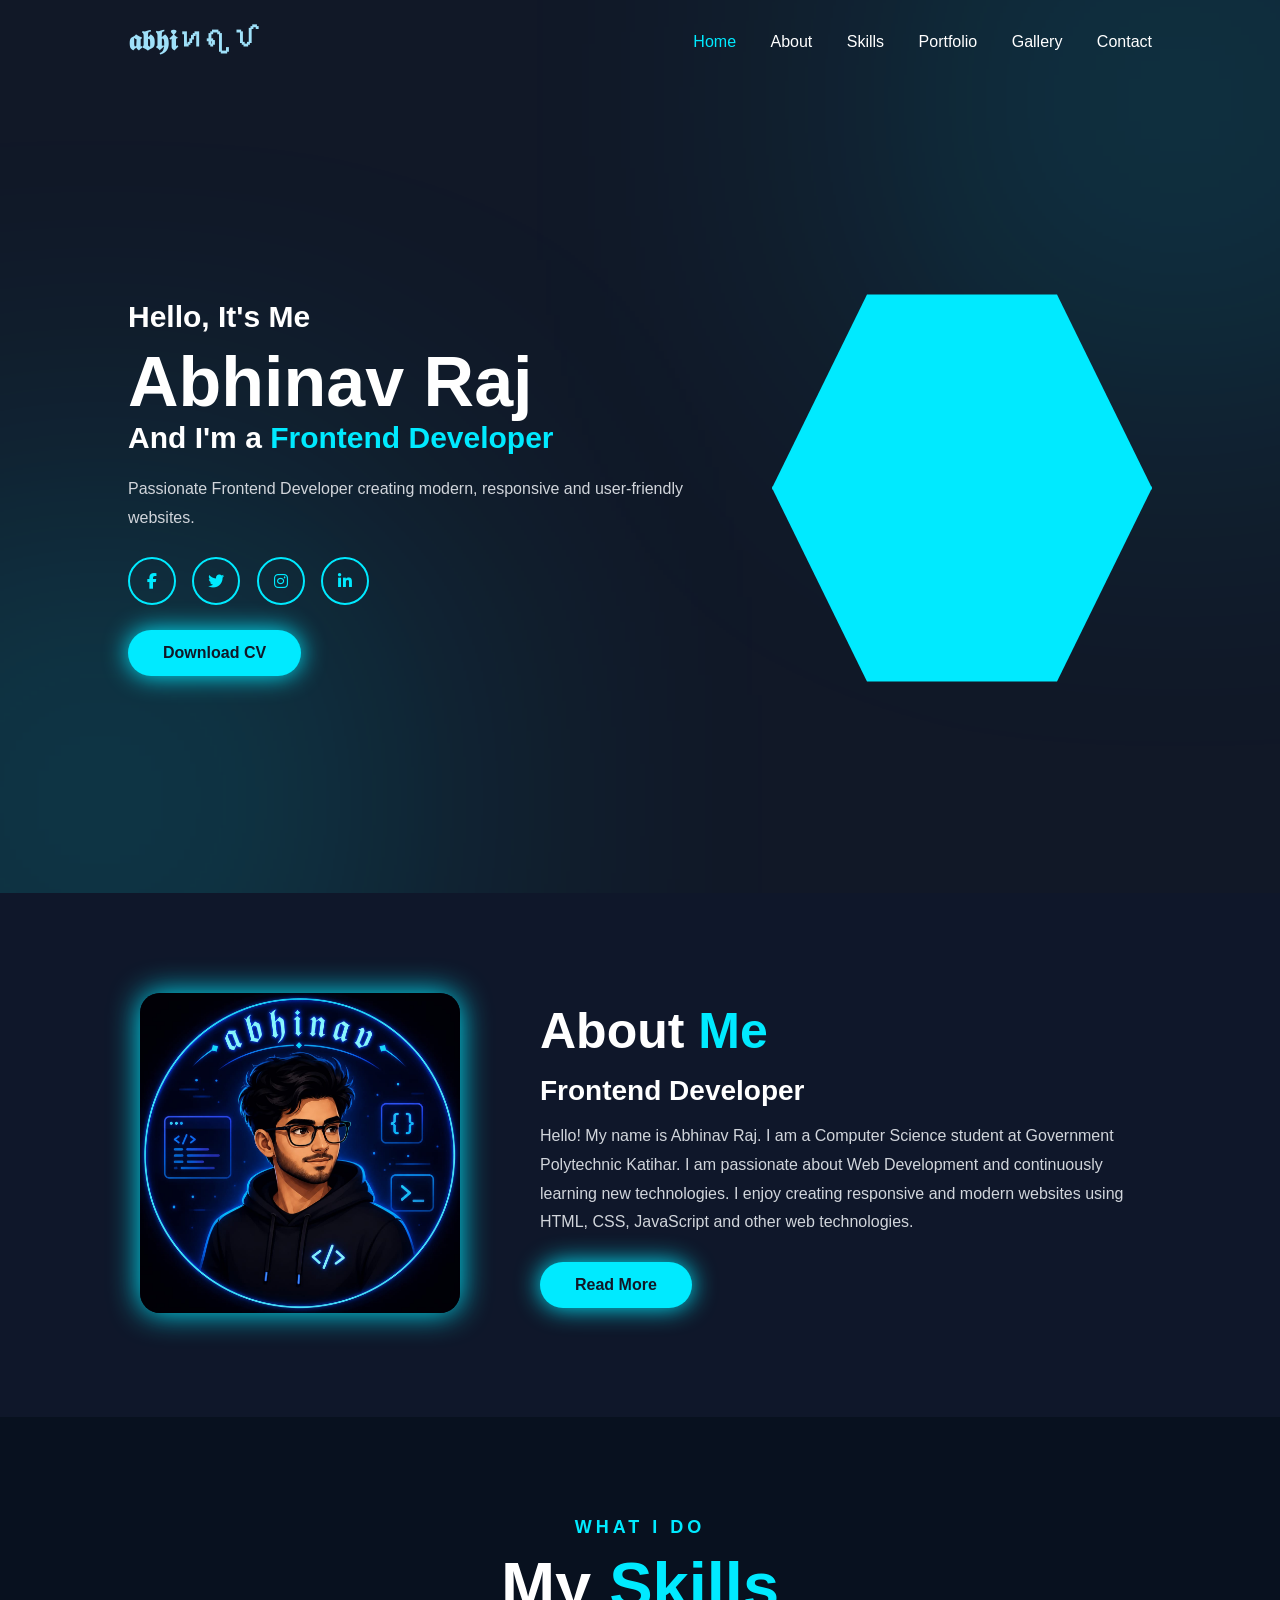
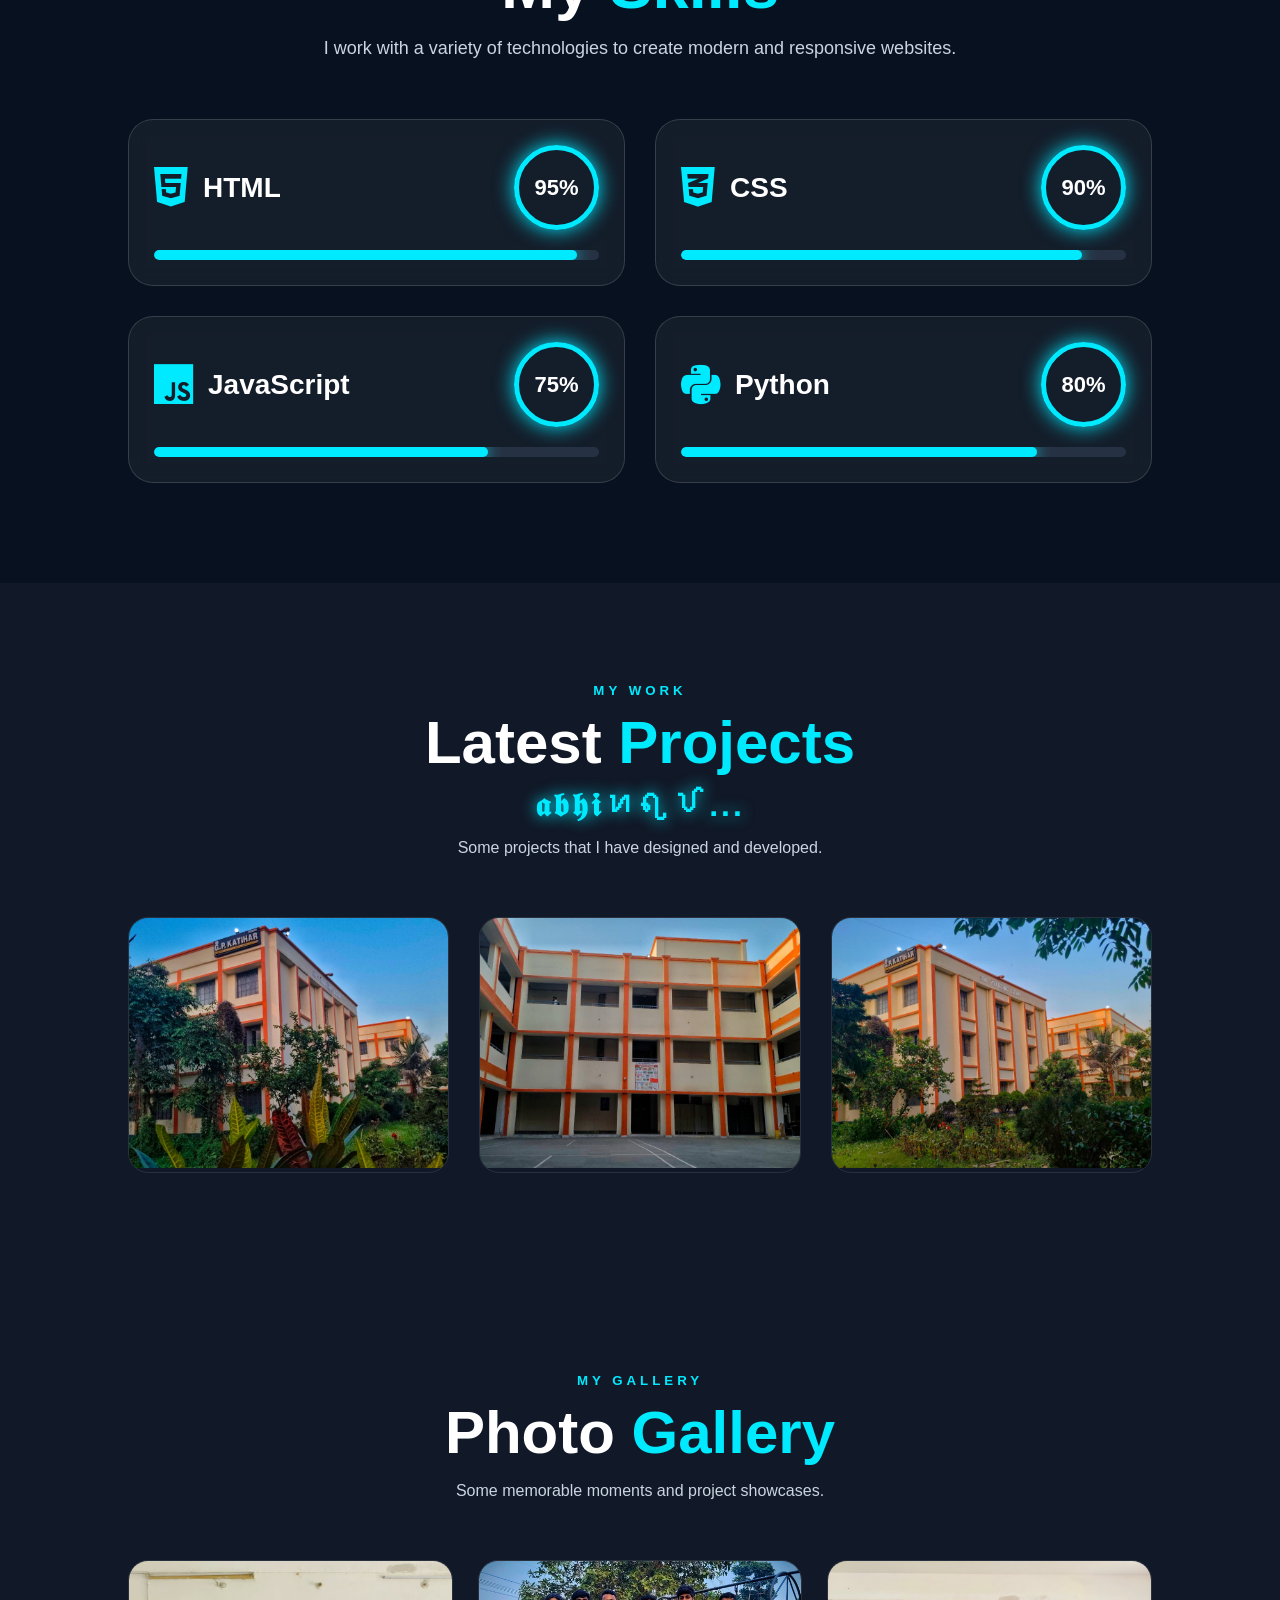
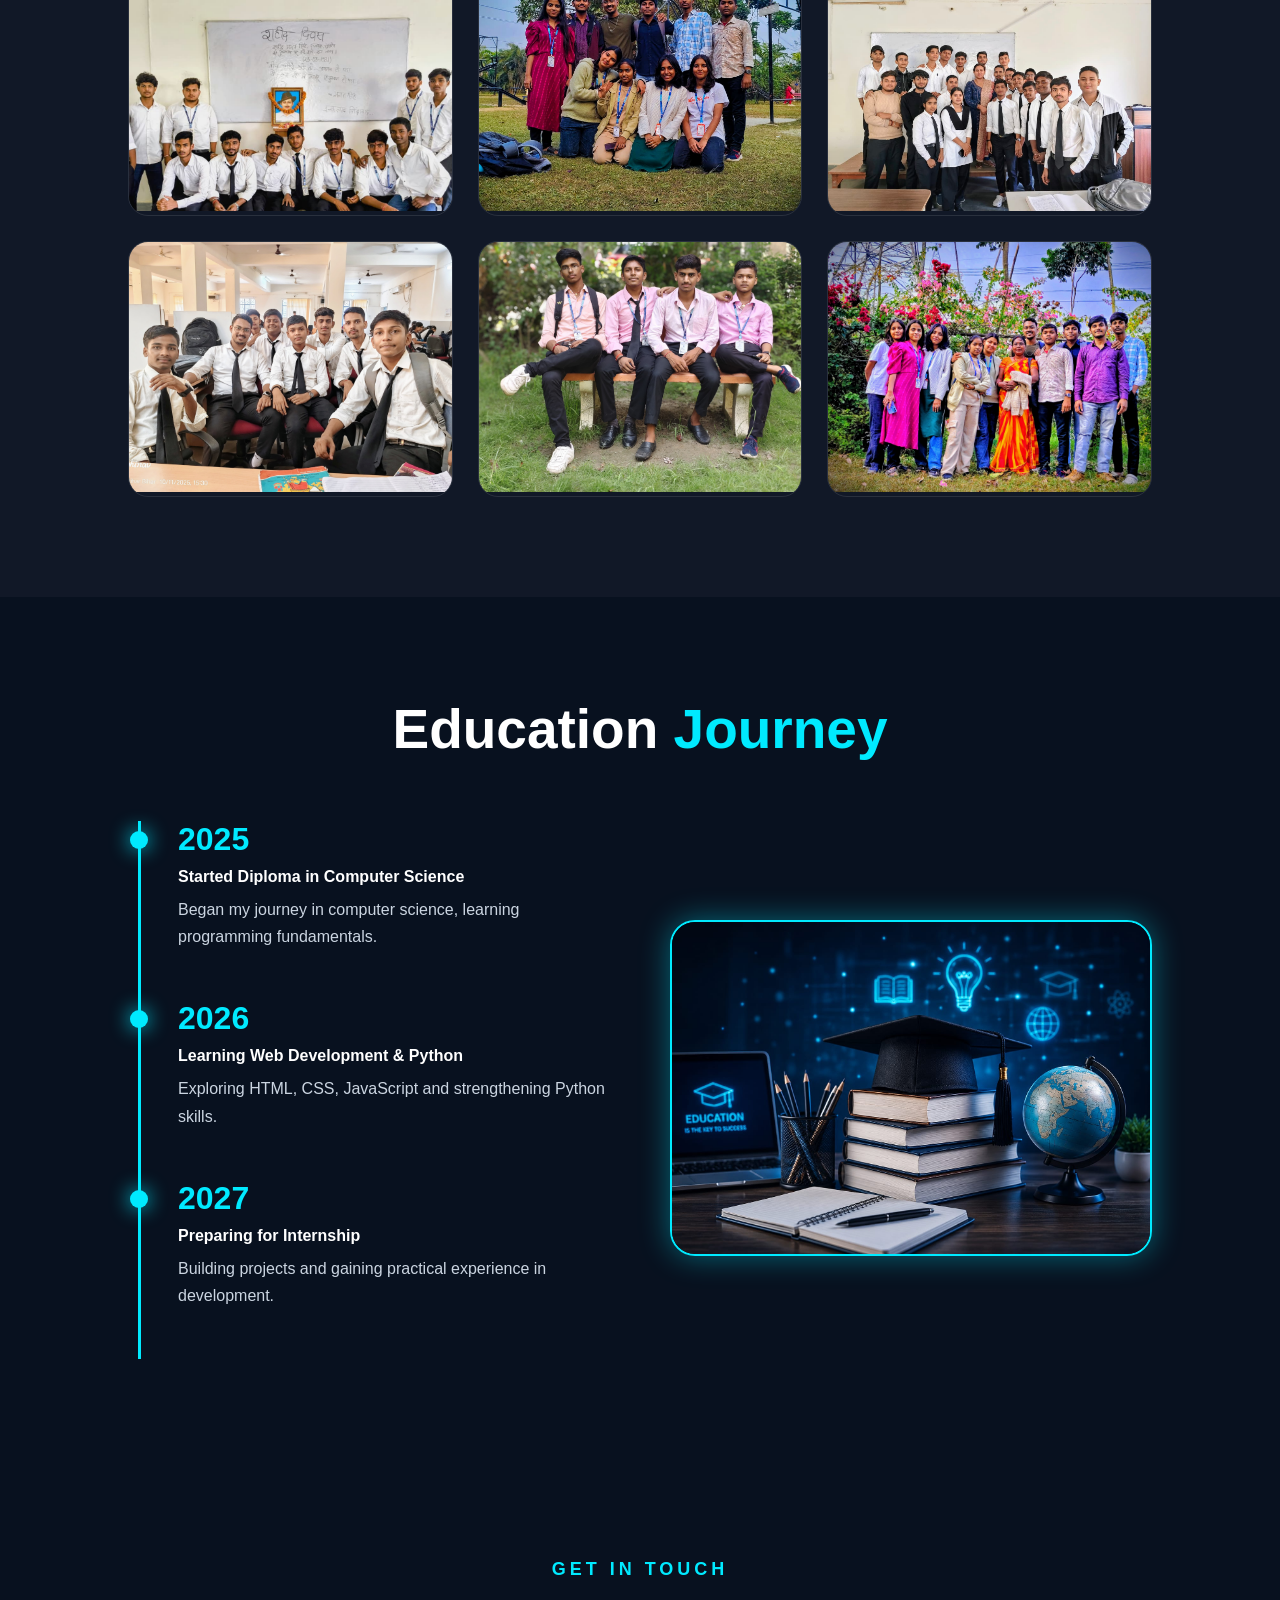
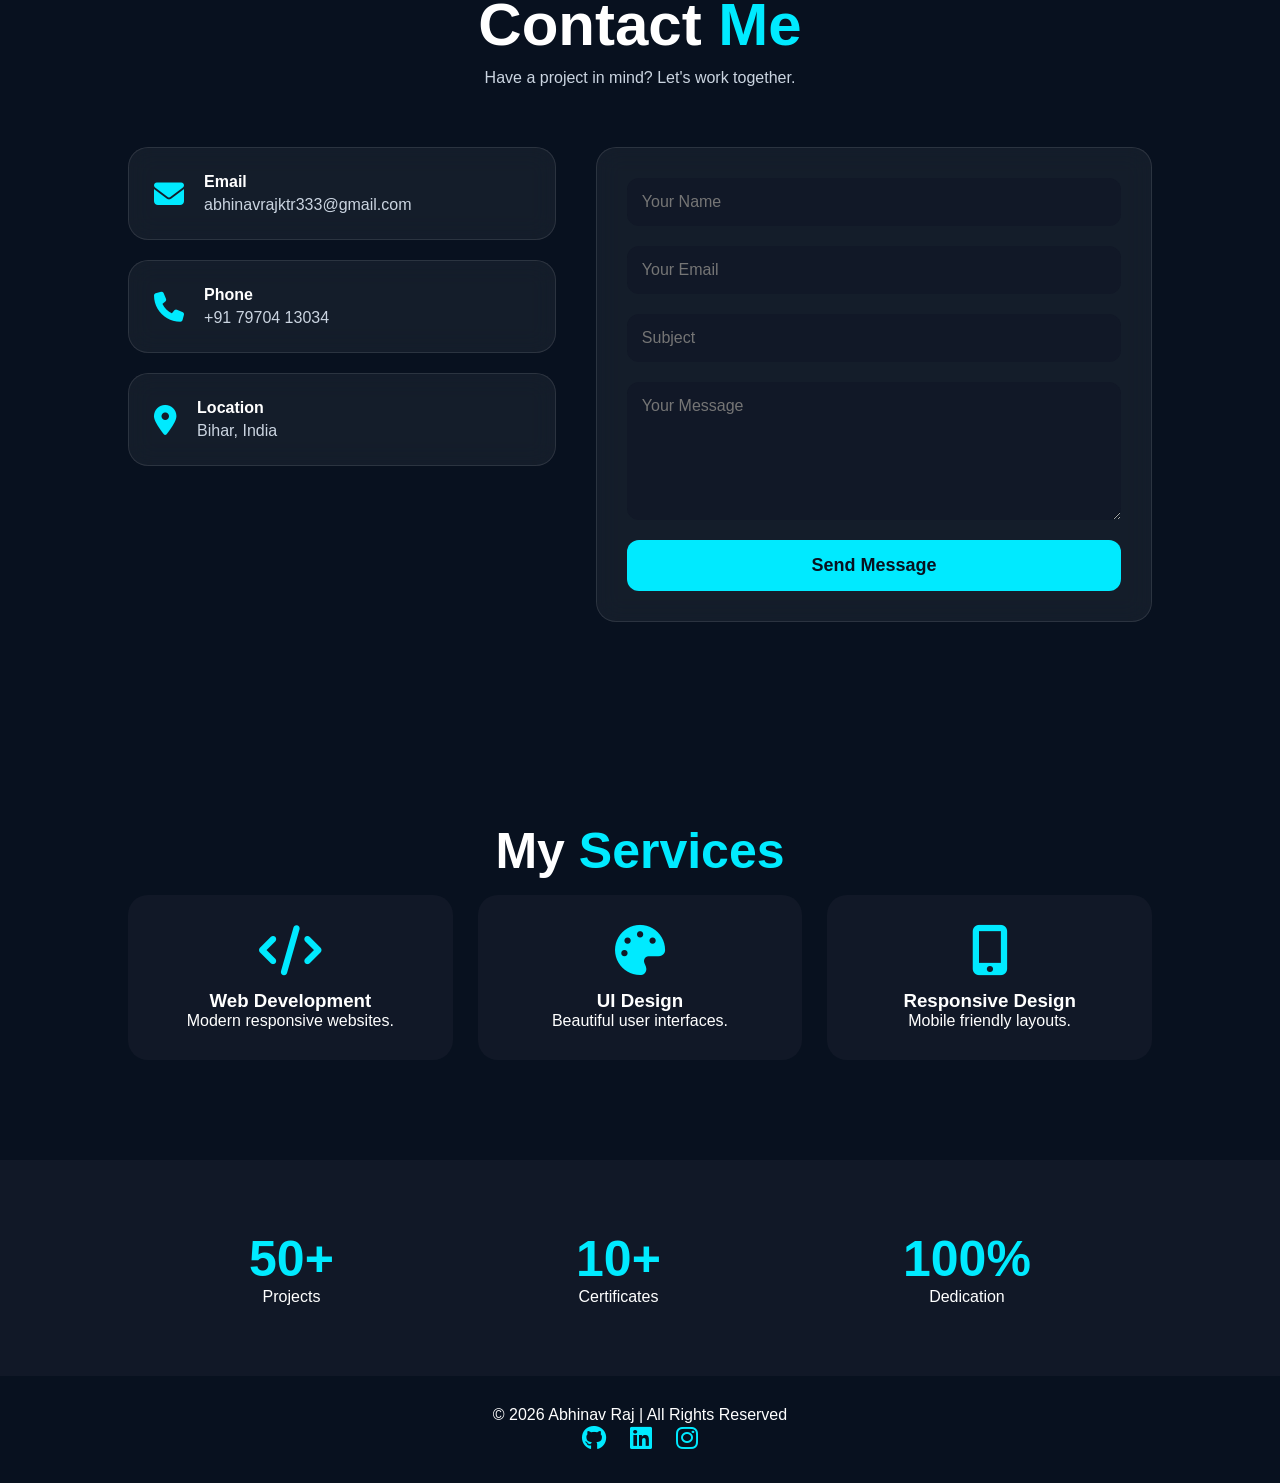
==== commit 8f724e2a: "Add files via upload" ====
--- a/index.html
+++ b/index.html
@@ -208,7 +208,7 @@
         </div>
 
         <div class="portfolio-box">
-            <img src="Screenshot 2026-07-05 at 10.03.07 PM.png" alt="Project 2">
+            <img src="gpk3.jpeg" alt="Project 2">
 
             <div class="portfolio-layer">
                 <h4>College Website</h4>
